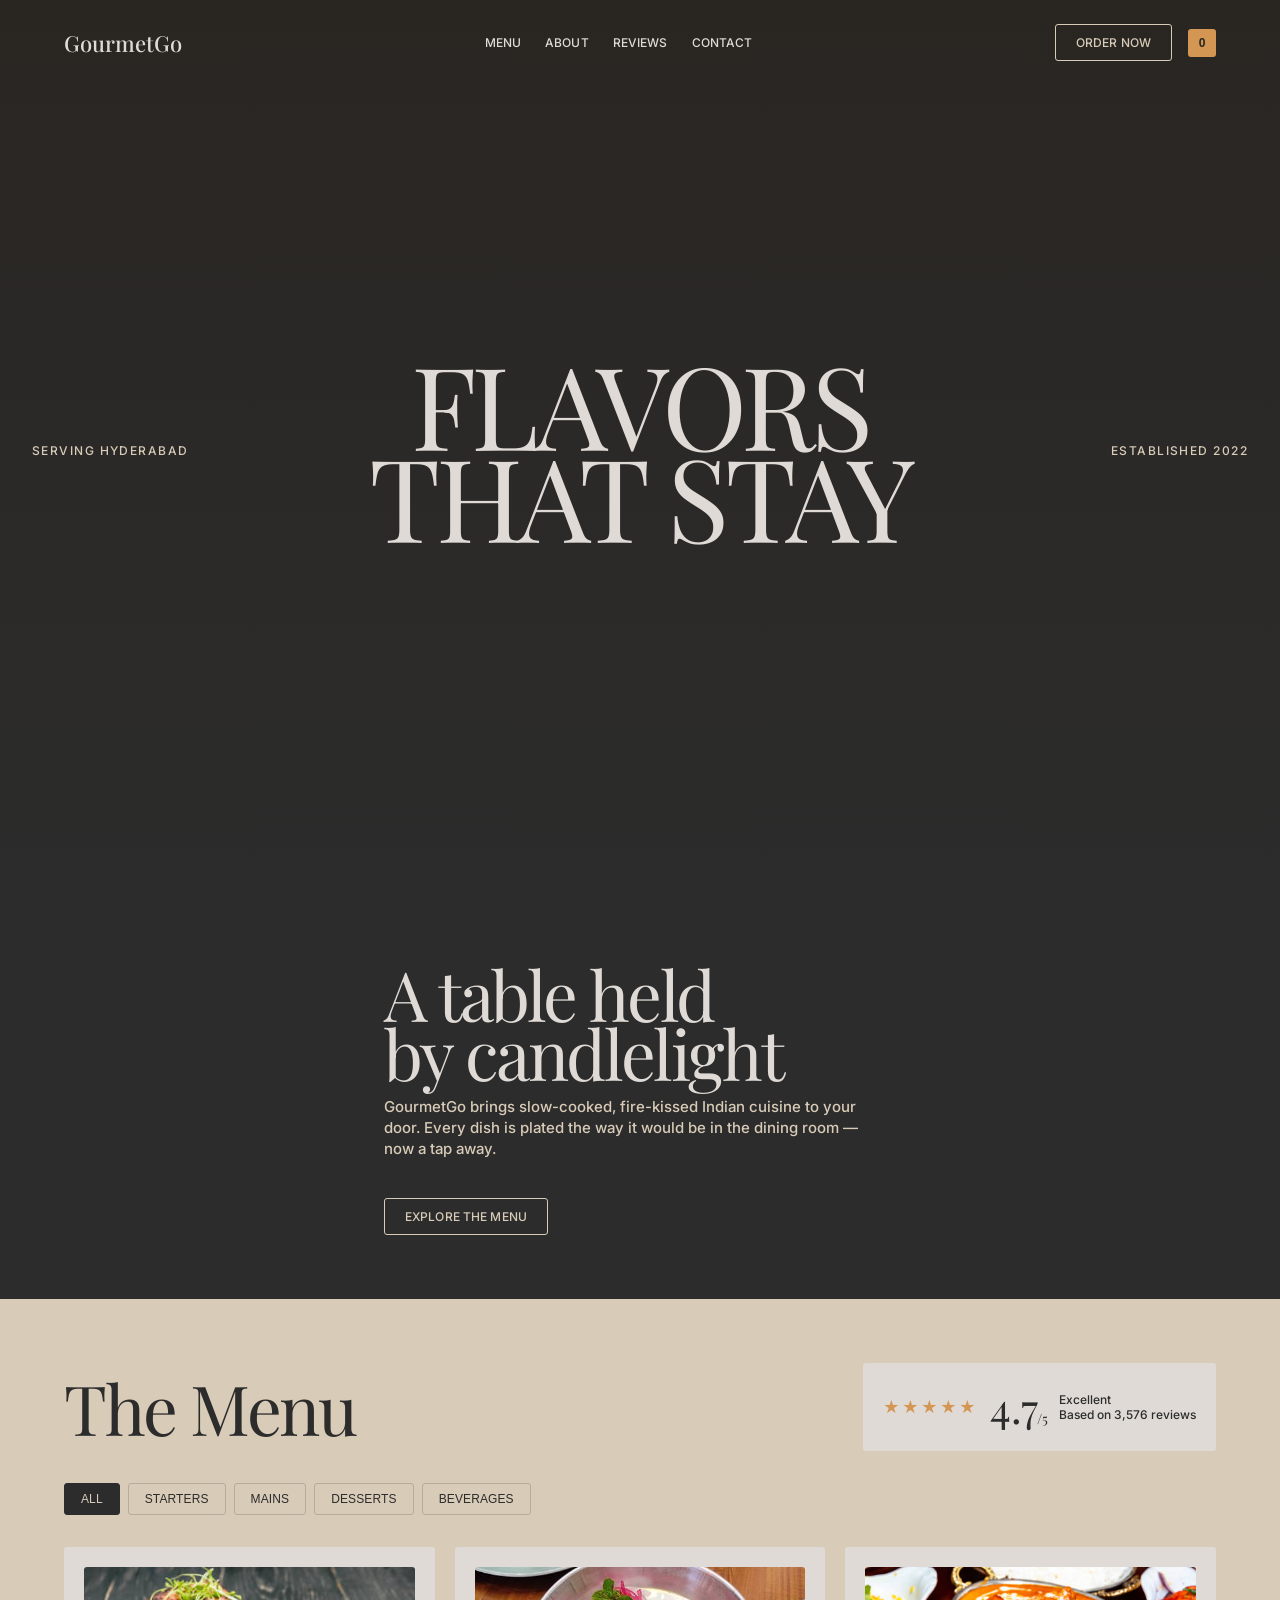
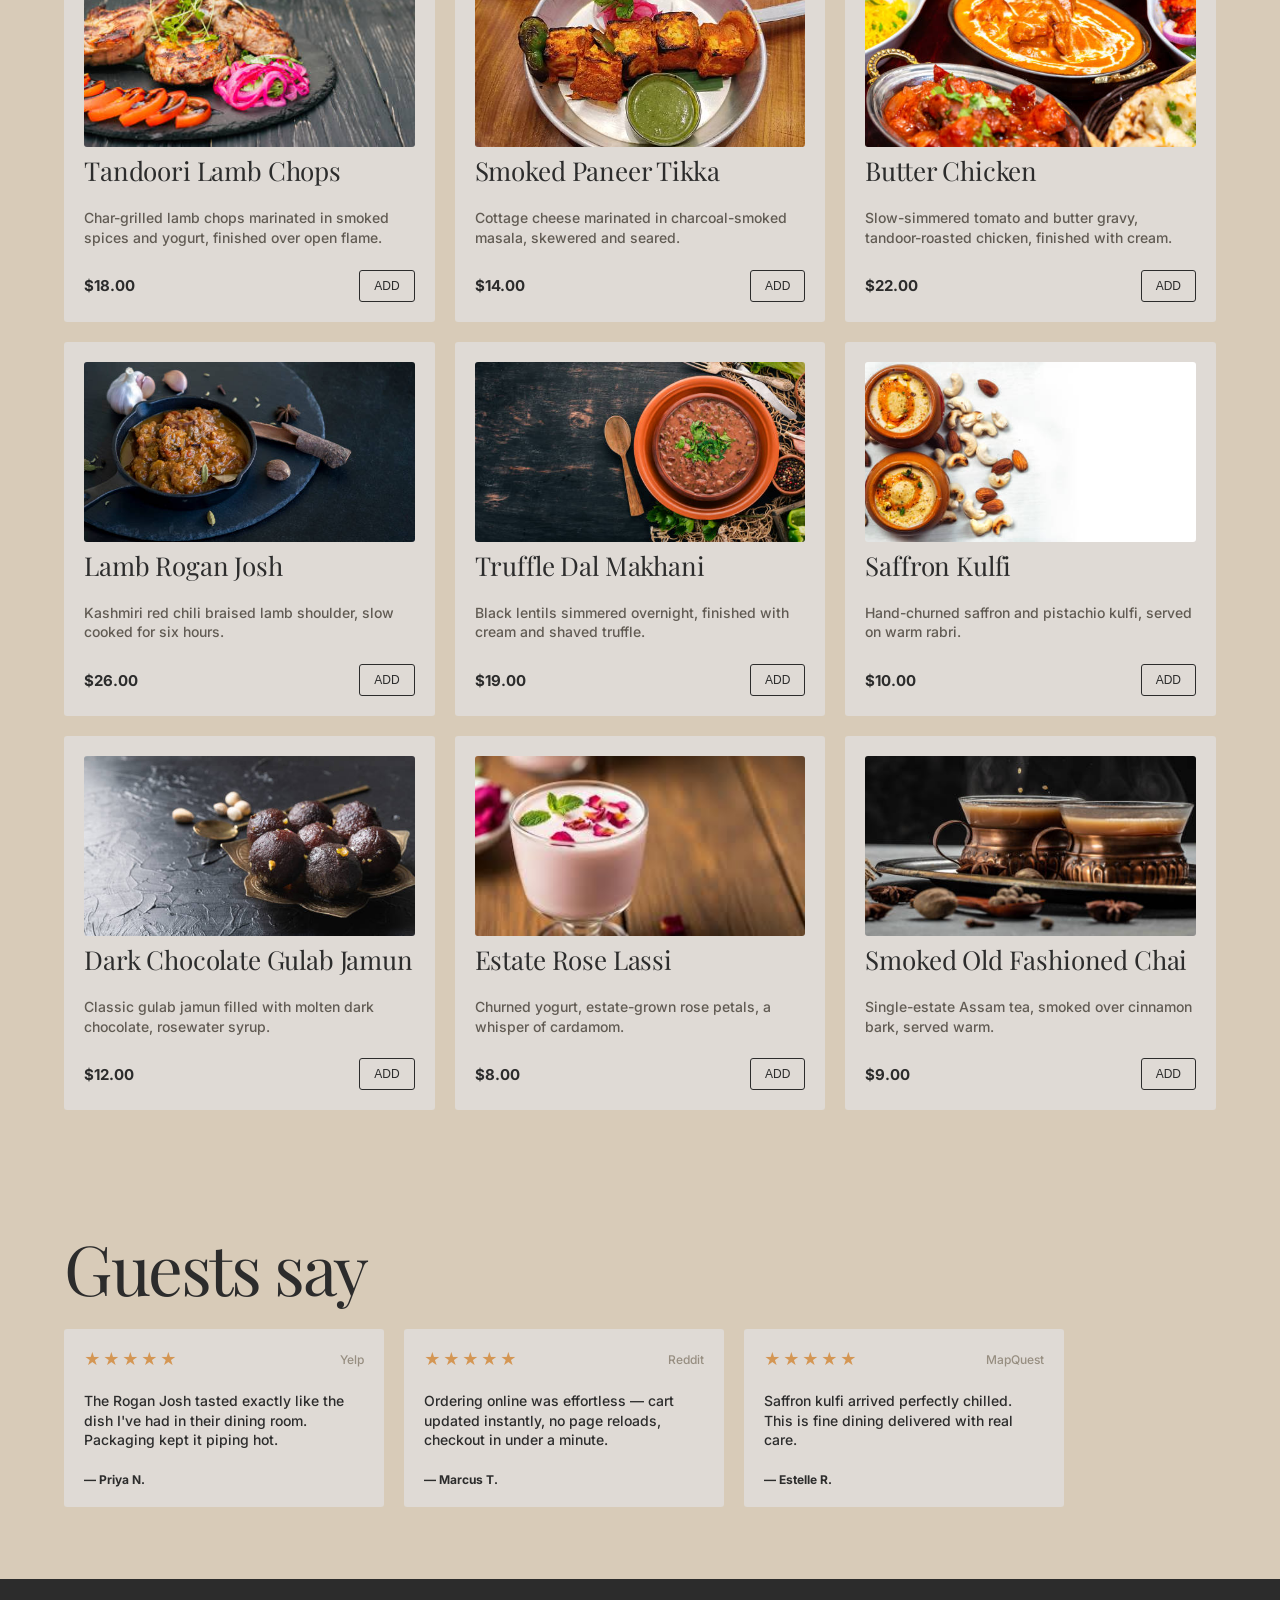
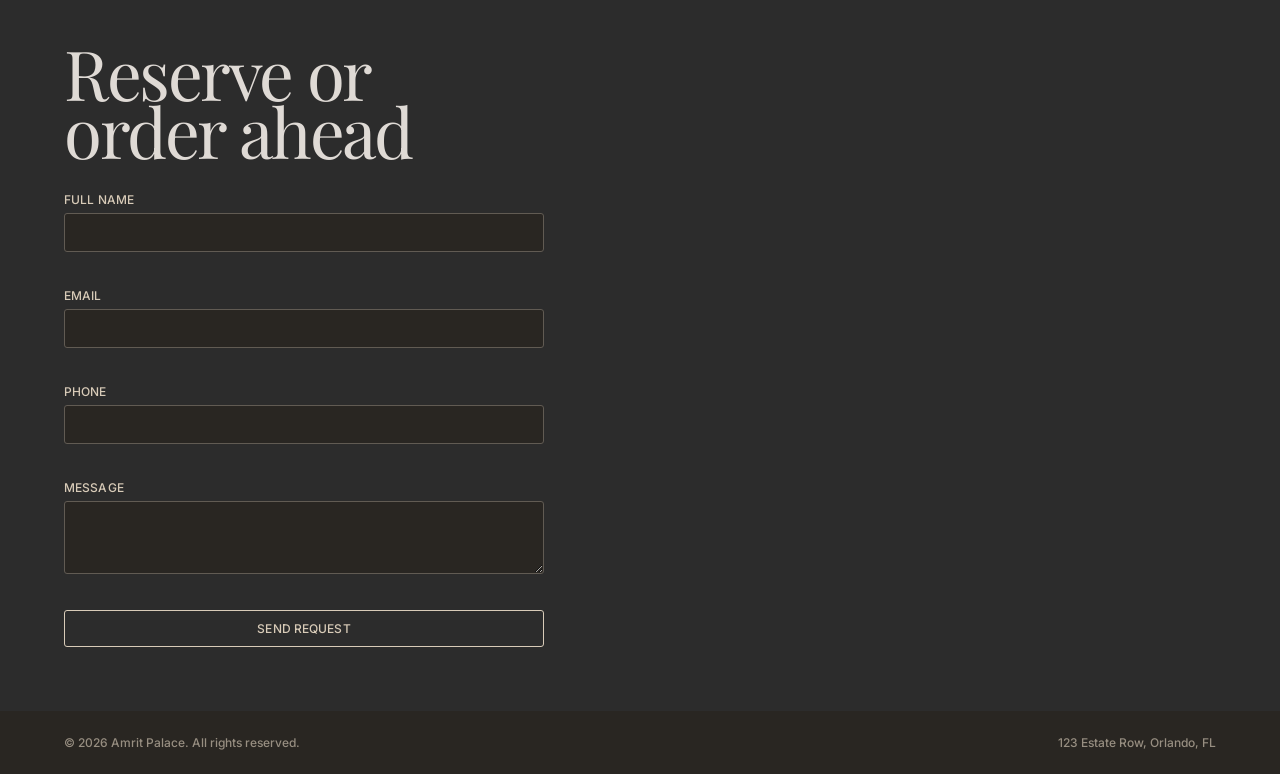
==== index.html @ 67a0f3f5 "first commit" ====
<!DOCTYPE html>
<html lang="en">
<head>
<meta charset="UTF-8">
<meta name="viewport" content="width=device-width, initial-scale=1.0">
<title>GourmetGo — Online Food Ordering</title>
<link rel="preconnect" href="https://fonts.googleapis.com">
<link href="https://fonts.googleapis.com/css2?family=Playfair+Display:wght@300&family=Inter:wght@500;700&display=swap" rel="stylesheet">
<link rel="stylesheet" href="css/style.css">
</head>
<body>

<header class="navbar">
  <div class="navbar__inner">
    <a class="navbar__logo" href="#">GourmetGo</a>
    <nav class="navbar__links">
      <a href="#menu">Menu</a>
      <a href="#about">About</a>
      <a href="#reviews">Reviews</a>
      <a href="#contact">Contact</a>
    </nav>
    <div class="navbar__actions">
      <a class="btn-ghost" href="#menu">Order Now</a>
      <button class="cart-icon" id="cartToggle" aria-label="Open cart">
        <span id="cartCount">0</span>
      </button>
    </div>
  </div>
</header>

<section class="hero">
  <div class="hero__overline hero__overline--left">Serving Hyderabad</div>
  <h1 class="hero__title">FLAVORS<br>THAT STAY</h1>
  <div class="hero__overline hero__overline--right">Established 2022</div>
</section>

<section class="section section--dark" id="about">
  <div class="container overlay-block">
    <h2 class="heading-lg">A table held<br>by candlelight</h2>
    <p class="body-text">GourmetGo brings slow-cooked, fire-kissed Indian cuisine to your door. Every dish is plated the way it would be in the dining room — now a tap away.</p>
    <a class="btn-ghost" href="#menu">Explore the Menu</a>
  </div>
</section>

<section class="section section--light" id="menu">
  <div class="container">
    <div class="section-headline-row">
      <h2 class="heading-lg">The Menu</h2>
      <div class="rating-widget">
        <div class="rating-widget__stars">★★★★★</div>
        <div class="rating-widget__score">4.7<span>/5</span></div>
        <div class="rating-widget__label">Excellent<br>Based on 3,576 reviews</div>
      </div>
    </div>

    <div class="menu-filters" id="menuFilters">
      <button class="filter-btn is-active" data-category="all">All</button>
      <button class="filter-btn" data-category="starters">Starters</button>
      <button class="filter-btn" data-category="mains">Mains</button>
      <button class="filter-btn" data-category="desserts">Desserts</button>
      <button class="filter-btn" data-category="beverages">Beverages</button>
    </div>

    <div class="menu-grid" id="menuGrid">
      <p class="menu-status" id="menuStatus">Loading menu…</p>
    </div>
  </div>
</section>

<section class="section section--sand" id="reviews">
  <div class="container">
    <div class="section-headline-row">
      <h2 class="heading-lg">Guests say</h2>
    </div>
    <div class="review-row">
      <article class="review-card">
        <div class="review-card__top">
          <div class="review-card__stars">★★★★★</div>
          <span class="review-card__source">Yelp</span>
        </div>
        <p class="review-card__body">The Rogan Josh tasted exactly like the dish I've had in their dining room. Packaging kept it piping hot.</p>
        <div class="review-card__author">— Priya N.</div>
      </article>
      <article class="review-card">
        <div class="review-card__top">
          <div class="review-card__stars">★★★★★</div>
          <span class="review-card__source">Reddit</span>
        </div>
        <p class="review-card__body">Ordering online was effortless — cart updated instantly, no page reloads, checkout in under a minute.</p>
        <div class="review-card__author">— Marcus T.</div>
      </article>
      <article class="review-card">
        <div class="review-card__top">
          <div class="review-card__stars">★★★★★</div>
          <span class="review-card__source">MapQuest</span>
        </div>
        <p class="review-card__body">Saffron kulfi arrived perfectly chilled. This is fine dining delivered with real care.</p>
        <div class="review-card__author">— Estelle R.</div>
      </article>
    </div>
  </div>
</section>

<section class="section section--dark" id="contact">
  <div class="container">
    <div class="section-headline-row">
      <h2 class="heading-lg">Reserve or<br>order ahead</h2>
    </div>
    <form id="contactForm" class="contact-form" novalidate>
      <div class="form-row">
        <label for="fullName">Full name</label>
        <input type="text" id="fullName" name="fullName" autocomplete="name" required minlength="2">
        <span class="form-error" data-error-for="fullName"></span>
      </div>
      <div class="form-row">
        <label for="email">Email</label>
        <input type="email" id="email" name="email" autocomplete="email" required>
        <span class="form-error" data-error-for="email"></span>
      </div>
      <div class="form-row">
        <label for="phone">Phone</label>
        <input type="tel" id="phone" name="phone" autocomplete="tel" required pattern="^[0-9+\-\s]{7,15}$">
        <span class="form-error" data-error-for="phone"></span>
      </div>
      <div class="form-row">
        <label for="message">Message</label>
        <textarea id="message" name="message" rows="3" required minlength="5"></textarea>
        <span class="form-error" data-error-for="message"></span>
      </div>
      <button type="submit" class="btn-ghost">Send Request</button>
      <p class="form-success" id="formSuccess" hidden>Thank you — your request has been received.</p>
    </form>
  </div>
</section>

<footer class="footer">
  <div class="container footer__inner">
    <span>© 2026 Amrit Palace. All rights reserved.</span>
    <span>123 Estate Row, Orlando, FL</span>
  </div>
</footer>

<aside class="cart-drawer" id="cartDrawer" aria-hidden="true">
  <div class="cart-drawer__header">
    <h3>Your Order</h3>
    <button id="cartClose" aria-label="Close cart">✕</button>
  </div>
  <div class="cart-drawer__items" id="cartItems">
    <p class="cart-empty">Your cart is empty.</p>
  </div>
  <div class="cart-drawer__footer">
    <div class="cart-total">Total: <span id="cartTotal">$0.00</span></div>
    <button class="btn-ghost" id="checkoutBtn">Checkout</button>
  </div>
</aside>
<div class="cart-overlay" id="cartOverlay"></div>

<script src="js/app.js"></script>
</body>
</html>
---- css/style.css ----
:root {
  --color-warm-sand: #d8cbb8;
  --color-charcoal: #2c2c2c;
  --color-smoke: #dfdad5;
  --color-taupe: #b6ab9c;
  --color-greige: #bfb4a3;
  --color-obsidian: #292622;
  --color-ember: #d49653;
  --color-stone: #978e81;
  --color-bark: #615b53;

  --font-serif: 'Playfair Display', Georgia, serif;
  --font-sans: 'Inter', ui-sans-serif, system-ui, sans-serif;

  --radius-sm: 3px;
  --page-max-width: 1200px;
  --section-gap: 64px;
}

* { box-sizing: border-box; }

html, body {
  margin: 0;
  padding: 0;
  background: var(--color-warm-sand);
  color: var(--color-charcoal);
  font-family: var(--font-sans);
  font-weight: 500;
}

.container {
  max-width: var(--page-max-width);
  margin: 0 auto;
  padding: 0 24px;
}

a { color: inherit; text-decoration: none; }

h1, h2, h3 {
  font-family: var(--font-serif);
  font-weight: 300;
  margin: 0;
}

.heading-lg {
  font-size: 69px;
  line-height: 0.85;
  letter-spacing: -2.42px;
}

.body-text {
  font-size: 15px;
  line-height: 1.4;
  max-width: 480px;
  font-weight: 500;
}

/* Buttons */
.btn-ghost {
  display: inline-block;
  background: transparent;
  border: 1px solid var(--color-warm-sand);
  color: var(--color-warm-sand);
  font-family: var(--font-sans);
  font-size: 12px;
  font-weight: 500;
  letter-spacing: 0.01em;
  text-transform: uppercase;
  padding: 10px 20px;
  border-radius: var(--radius-sm);
  cursor: pointer;
  transition: opacity 0.2s ease;
}
.btn-ghost:hover { opacity: 0.7; }

.section--light .btn-ghost,
.section--sand .btn-ghost {
  border-color: var(--color-charcoal);
  color: var(--color-charcoal);
}

/* Navbar */
.navbar {
  position: absolute;
  top: 0;
  left: 0;
  right: 0;
  z-index: 10;
}
.navbar__inner {
  max-width: var(--page-max-width);
  margin: 0 auto;
  display: flex;
  align-items: center;
  justify-content: space-between;
  padding: 24px;
}
.navbar__logo {
  font-family: var(--font-serif);
  font-size: 22px;
  color: var(--color-smoke);
}
.navbar__links {
  display: flex;
  gap: 24px;
}
.navbar__links a {
  font-size: 12px;
  font-weight: 500;
  text-transform: uppercase;
  letter-spacing: 0.01em;
  color: var(--color-smoke);
}
.navbar__actions {
  display: flex;
  align-items: center;
  gap: 16px;
}
.cart-icon {
  width: 28px;
  height: 28px;
  background: var(--color-ember);
  border: none;
  border-radius: var(--radius-sm);
  color: var(--color-obsidian);
  font-size: 12px;
  font-weight: 700;
  cursor: pointer;
}

/* Hero */
.hero {
  position: relative;
  min-height: 100vh;
  background: linear-gradient(180deg, var(--color-obsidian), var(--color-charcoal));
  display: flex;
  align-items: center;
  justify-content: center;
  text-align: center;
  overflow: hidden;
}
.hero__title {
  font-size: 115px;
  line-height: 0.8;
  letter-spacing: -4.6px;
  color: var(--color-smoke);
  margin: 0 32px;
}
.hero__overline {
  position: absolute;
  top: 50%;
  transform: translateY(-50%);
  font-size: 12px;
  text-transform: uppercase;
  letter-spacing: 0.12em;
  color: var(--color-warm-sand);
}
.hero__overline--left { left: 32px; }
.hero__overline--right { right: 32px; }

@media (max-width: 900px) {
  .hero__title { font-size: 64px; letter-spacing: -2.5px; }
  .hero__overline { position: static; transform: none; margin: 12px 0; }
  .hero { flex-direction: column; gap: 16px; }
}

/* Sections */
.section {
  padding: var(--section-gap) 0;
}
.section--dark {
  background: var(--color-charcoal);
  color: var(--color-warm-sand);
}
.section--dark .heading-lg { color: var(--color-smoke); }
.section--light { background: var(--color-warm-sand); }
.section--sand { background: var(--color-warm-sand); }

.overlay-block {
  max-width: 560px;
}
.overlay-block .btn-ghost { margin-top: 24px; }

.section-headline-row {
  display: flex;
  align-items: center;
  justify-content: space-between;
  gap: 24px;
  flex-wrap: wrap;
  margin-bottom: 32px;
}

/* Rating widget */
.rating-widget {
  background: var(--color-smoke);
  border-radius: var(--radius-sm);
  padding: 16px 20px;
  display: flex;
  align-items: center;
  gap: 12px;
}
.rating-widget__stars { color: var(--color-ember); letter-spacing: 2px; }
.rating-widget__score {
  font-family: var(--font-serif);
  font-size: 42px;
  font-weight: 300;
  letter-spacing: -0.67px;
  color: var(--color-charcoal);
}
.rating-widget__score span { font-size: 14px; }
.rating-widget__label {
  font-size: 12px;
  color: var(--color-charcoal);
  line-height: 1.3;
}

/* Menu filters */
.menu-filters {
  display: flex;
  gap: 8px;
  margin-bottom: 32px;
  flex-wrap: wrap;
}
.filter-btn {
  background: transparent;
  border: 1px solid var(--color-taupe);
  color: var(--color-charcoal);
  font-size: 12px;
  text-transform: uppercase;
  letter-spacing: 0.01em;
  padding: 8px 16px;
  border-radius: var(--radius-sm);
  cursor: pointer;
}
.filter-btn.is-active {
  background: var(--color-charcoal);
  color: var(--color-warm-sand);
  border-color: var(--color-charcoal);
}

/* Menu grid */
.menu-grid {
  display: grid;
  grid-template-columns: repeat(3, 1fr);
  gap: 20px;
}
@media (max-width: 900px) { .menu-grid { grid-template-columns: repeat(2, 1fr); } }
@media (max-width: 600px) { .menu-grid { grid-template-columns: 1fr; } }

.menu-status { font-size: 14px; color: var(--color-bark); }

.menu-card {
  background: var(--color-smoke);
  border-radius: var(--radius-sm);
  padding: 20px;
  display: flex;
  flex-direction: column;
  gap: 8px;
}
.menu-card__swatch {
  height: 120px;
  border-radius: var(--radius-sm);
  background: linear-gradient(135deg, var(--color-bark), var(--color-ember));
  display: flex;
  align-items: center;
  justify-content: center;
  font-family: var(--font-serif);
  font-size: 26px;
  color: var(--color-smoke);
}
.menu-card__img {
  width: 100%;
  height: 180px;
  object-fit: cover;
  border-radius: var(--radius-sm);
  display: block;
}
.menu-card__name {
  font-family: var(--font-serif);
  font-weight: 300;
  font-size: 26px;
  letter-spacing: -0.16px;
  line-height: 1.2;
}
.menu-card__desc {
  font-size: 14px;
  line-height: 1.4;
  color: var(--color-bark);
  flex-grow: 1;
}
.menu-card__footer {
  display: flex;
  align-items: center;
  justify-content: space-between;
}
.menu-card__price {
  font-size: 15px;
  font-weight: 700;
}
.menu-card__add {
  background: transparent;
  border: 1px solid var(--color-charcoal);
  color: var(--color-charcoal);
  font-size: 12px;
  text-transform: uppercase;
  padding: 8px 14px;
  border-radius: var(--radius-sm);
  cursor: pointer;
}
.menu-card__add:hover { opacity: 0.7; }

/* Reviews */
.review-row {
  display: flex;
  gap: 20px;
  overflow-x: auto;
  padding-bottom: 8px;
}
.review-card {
  flex: 0 0 320px;
  background: var(--color-smoke);
  border-radius: var(--radius-sm);
  padding: 20px;
  display: flex;
  flex-direction: column;
  gap: 8px;
}
.review-card__top {
  display: flex;
  align-items: center;
  justify-content: space-between;
}
.review-card__stars { color: var(--color-ember); letter-spacing: 2px; }
.review-card__source { font-size: 12px; color: var(--color-stone); }
.review-card__body { font-size: 14px; line-height: 1.4; color: var(--color-charcoal); }
.review-card__author { font-size: 12px; font-weight: 700; color: var(--color-charcoal); }

/* Contact form */
.contact-form {
  display: flex;
  flex-direction: column;
  gap: 16px;
  max-width: 480px;
}
.form-row { display: flex; flex-direction: column; gap: 6px; }
.form-row label {
  font-size: 12px;
  text-transform: uppercase;
  letter-spacing: 0.01em;
  color: var(--color-warm-sand);
}
.form-row input, .form-row textarea {
  background: var(--color-obsidian);
  border: 1px solid var(--color-bark);
  color: var(--color-smoke);
  border-radius: var(--radius-sm);
  padding: 10px 12px;
  font-family: var(--font-sans);
  font-size: 14px;
}
.form-row input:focus, .form-row textarea:focus {
  outline: none;
  border-color: var(--color-ember);
}
.form-row.has-error input,
.form-row.has-error textarea {
  border-color: #b85c4a;
}
.form-error {
  font-size: 12px;
  color: #d49653;
  min-height: 14px;
}
.form-success {
  font-size: 14px;
  color: var(--color-ember);
}

/* Footer */
.footer {
  background: var(--color-obsidian);
  color: var(--color-stone);
  padding: 24px 0;
}
.footer__inner {
  display: flex;
  justify-content: space-between;
  font-size: 12px;
  flex-wrap: wrap;
  gap: 8px;
}

/* Cart drawer */
.cart-drawer {
  position: fixed;
  top: 0;
  right: 0;
  width: 360px;
  max-width: 100%;
  height: 100%;
  background: var(--color-smoke);
  z-index: 100;
  display: flex;
  flex-direction: column;
  transform: translateX(100%);
  transition: transform 0.25s ease;
}
.cart-drawer.is-open { transform: translateX(0); }
.cart-drawer__header {
  display: flex;
  align-items: center;
  justify-content: space-between;
  padding: 20px;
  border-bottom: 1px solid var(--color-taupe);
}
.cart-drawer__header h3 { font-size: 26px; }
.cart-drawer__header button {
  background: none;
  border: none;
  font-size: 16px;
  cursor: pointer;
  color: var(--color-charcoal);
}
.cart-drawer__items {
  flex: 1;
  overflow-y: auto;
  padding: 20px;
  display: flex;
  flex-direction: column;
  gap: 12px;
}
.cart-empty { font-size: 14px; color: var(--color-stone); }
.cart-item {
  display: flex;
  align-items: center;
  justify-content: space-between;
  gap: 8px;
  font-size: 14px;
}
.cart-item__qty {
  display: flex;
  align-items: center;
  gap: 6px;
}
.cart-item__qty button {
  width: 22px;
  height: 22px;
  border: 1px solid var(--color-taupe);
  background: none;
  border-radius: var(--radius-sm);
  cursor: pointer;
}
.cart-drawer__footer {
  border-top: 1px solid var(--color-taupe);
  padding: 20px;
  display: flex;
  flex-direction: column;
  gap: 12px;
}
.cart-total { font-size: 15px; font-weight: 700; }
.cart-drawer__footer .btn-ghost {
  border-color: var(--color-charcoal);
  color: var(--color-charcoal);
  text-align: center;
}
.cart-overlay {
  position: fixed;
  inset: 0;
  background: rgba(41, 38, 34, 0.5);
  z-index: 90;
  opacity: 0;
  pointer-events: none;
  transition: opacity 0.25s ease;
}
.cart-overlay.is-open {
  opacity: 1;
  pointer-events: auto;
}
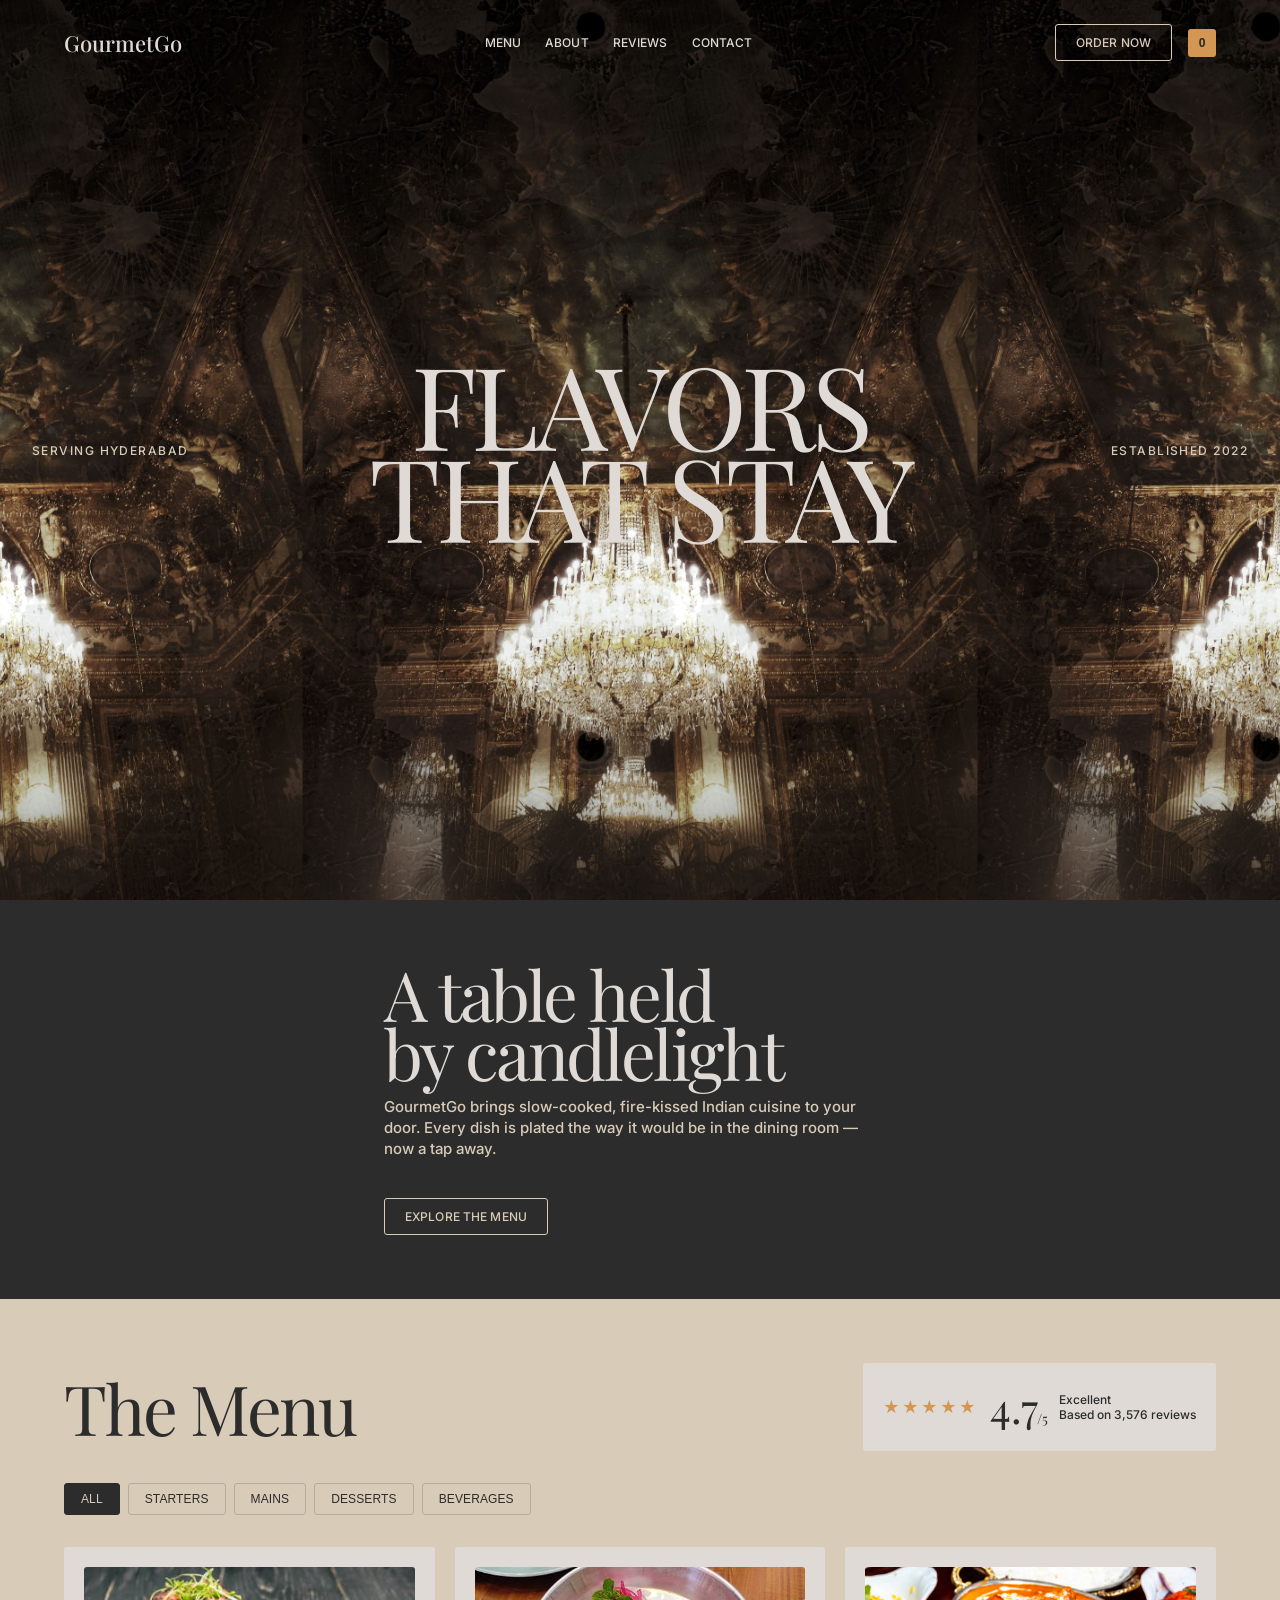
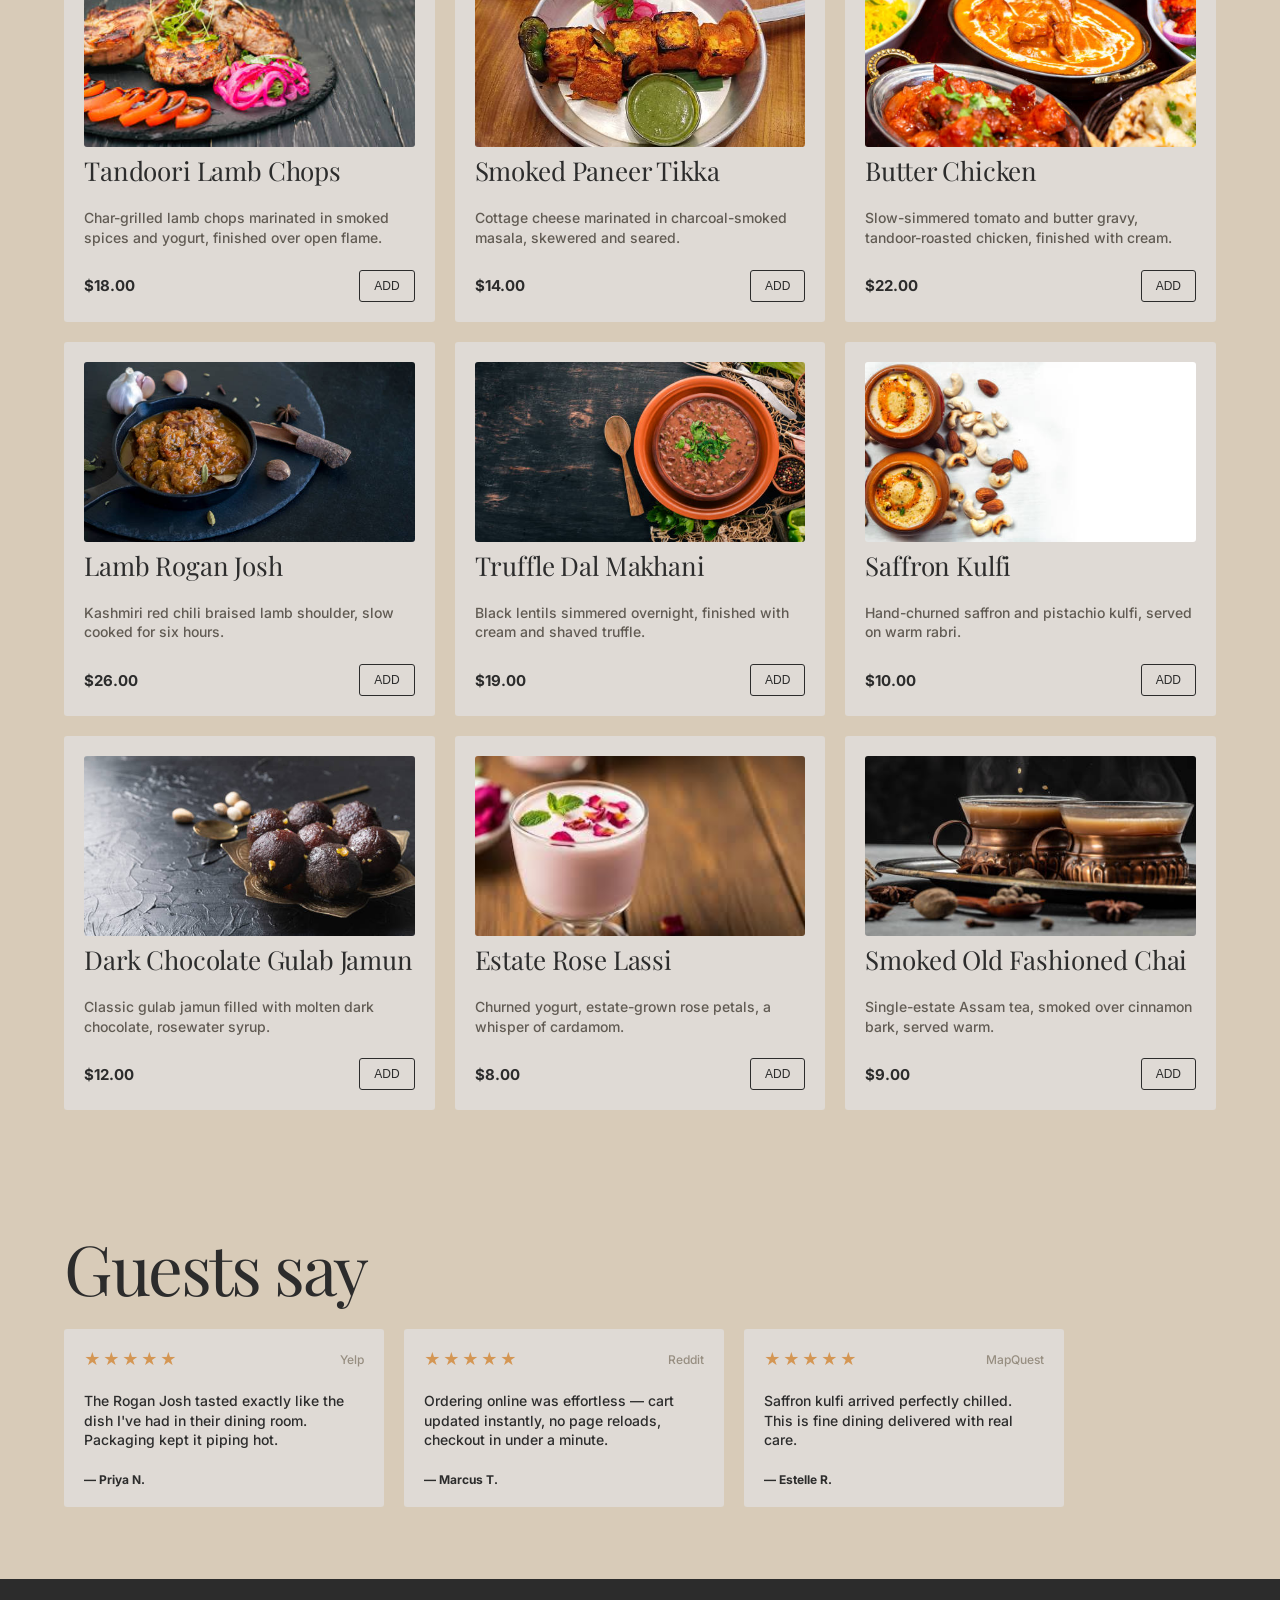
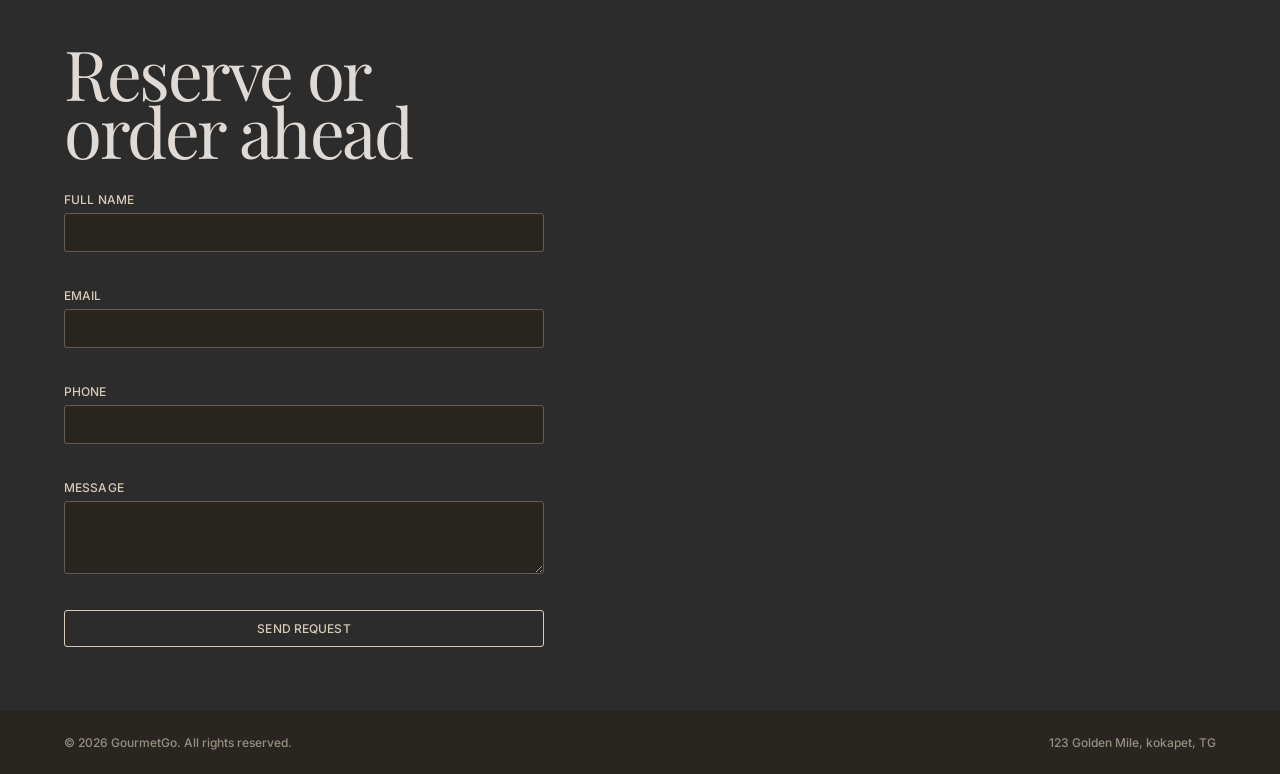
==== commit 0a3bfd4b: "comminting after making changes" ====
--- a/index.html
+++ b/index.html
@@ -135,8 +135,8 @@
 
 <footer class="footer">
   <div class="container footer__inner">
-    <span>© 2026 Amrit Palace. All rights reserved.</span>
-    <span>123 Estate Row, Orlando, FL</span>
+    <span>© 2026 GourmetGo. All rights reserved.</span>
+    <span>123 Golden Mile, kokapet, TG</span>
   </div>
 </footer>
 
--- a/css/style.css
+++ b/css/style.css
@@ -133,6 +133,10 @@
   position: relative;
   min-height: 100vh;
   background: linear-gradient(180deg, var(--color-obsidian), var(--color-charcoal));
+  background-image: url('../assets/hero-bg.jpg');
+  background-size: contain ; 
+  background-position: center ;
+  height : 40px;
   display: flex;
   align-items: center;
   justify-content: center;
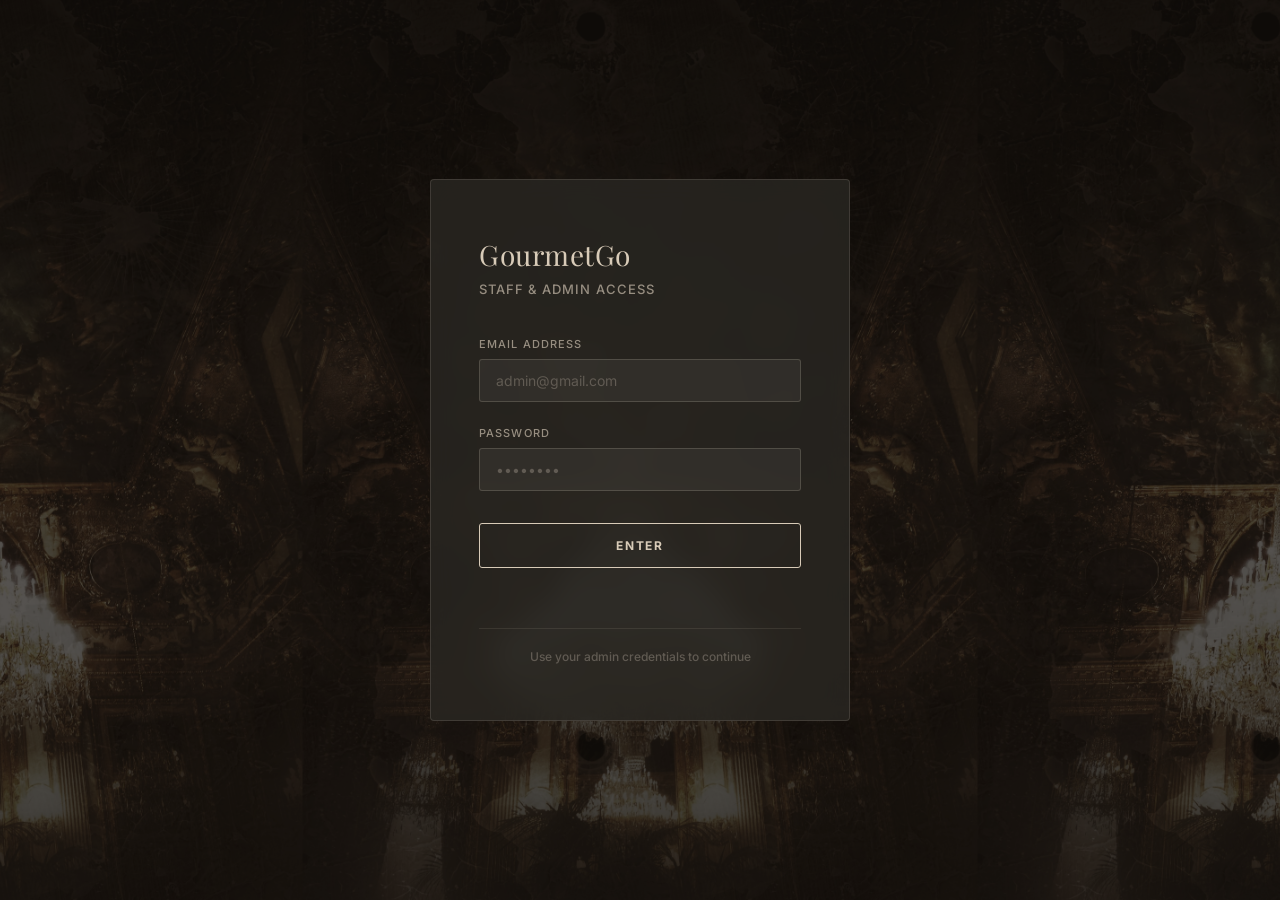
==== commit 54c49914: "commit" ====
--- a/index.html
+++ b/index.html
@@ -1,6 +1,11 @@
 <!DOCTYPE html>
 <html lang="en">
 <head>
+<script>
+  if (sessionStorage.getItem('gg_auth') !== '1') {
+    window.location.replace('/login.html');
+  }
+</script>
 <meta charset="UTF-8">
 <meta name="viewport" content="width=device-width, initial-scale=1.0">
 <title>GourmetGo — Online Food Ordering</title>
@@ -158,3 +163,165 @@
 <script src="js/app.js"></script>
 </body>
 </html>
+
+
+<!-- <!DOCTYPE html>
+<html lang="en">
+<head>
+<meta charset="UTF-8">
+<meta name="viewport" content="width=device-width, initial-scale=1.0">
+<title>GourmetGo — Online Food Ordering</title>
+<link rel="preconnect" href="https://fonts.googleapis.com">
+<link href="https://fonts.googleapis.com/css2?family=Playfair+Display:wght@300&family=Inter:wght@500;700&display=swap" rel="stylesheet">
+<link rel="stylesheet" href="css/style.css">
+</head>
+<body>
+
+<header class="navbar">
+  <div class="navbar__inner">
+    <a class="navbar__logo" href="#">GourmetGo</a>
+    <nav class="navbar__links">
+      <a href="#menu">Menu</a>
+      <a href="#about">About</a>
+      <a href="#reviews">Reviews</a>
+      <a href="#contact">Contact</a>
+    </nav>
+    <div class="navbar__actions">
+      <a class="btn-ghost" href="#menu">Order Now</a>
+      <button class="cart-icon" id="cartToggle" aria-label="Open cart">
+        <span id="cartCount">0</span>
+      </button>
+    </div>
+  </div>
+</header>
+
+<section class="hero">
+  <div class="hero__overline hero__overline--left">Serving Hyderabad</div>
+  <h1 class="hero__title">FLAVORS<br>THAT STAY</h1>
+  <div class="hero__overline hero__overline--right">Established 2022</div>
+</section>
+
+<section class="section section--dark" id="about">
+  <div class="container overlay-block">
+    <h2 class="heading-lg">A table held<br>by candlelight</h2>
+    <p class="body-text">GourmetGo brings slow-cooked, fire-kissed Indian cuisine to your door. Every dish is plated the way it would be in the dining room — now a tap away.</p>
+    <a class="btn-ghost" href="#menu">Explore the Menu</a>
+  </div>
+</section>
+
+<section class="section section--light" id="menu">
+  <div class="container">
+    <div class="section-headline-row">
+      <h2 class="heading-lg">The Menu</h2>
+      <div class="rating-widget">
+        <div class="rating-widget__stars">★★★★★</div>
+        <div class="rating-widget__score">4.7<span>/5</span></div>
+        <div class="rating-widget__label">Excellent<br>Based on 3,576 reviews</div>
+      </div>
+    </div>
+
+    <div class="menu-filters" id="menuFilters">
+      <button class="filter-btn is-active" data-category="all">All</button>
+      <button class="filter-btn" data-category="starters">Starters</button>
+      <button class="filter-btn" data-category="mains">Mains</button>
+      <button class="filter-btn" data-category="desserts">Desserts</button>
+      <button class="filter-btn" data-category="beverages">Beverages</button>
+    </div>
+
+    <div class="menu-grid" id="menuGrid">
+      <p class="menu-status" id="menuStatus">Loading menu…</p>
+    </div>
+  </div>
+</section>
+
+<section class="section section--sand" id="reviews">
+  <div class="container">
+    <div class="section-headline-row">
+      <h2 class="heading-lg">Guests say</h2>
+    </div>
+    <div class="review-row">
+      <article class="review-card">
+        <div class="review-card__top">
+          <div class="review-card__stars">★★★★★</div>
+          <span class="review-card__source">Yelp</span>
+        </div>
+        <p class="review-card__body">The Rogan Josh tasted exactly like the dish I've had in their dining room. Packaging kept it piping hot.</p>
+        <div class="review-card__author">— Priya N.</div>
+      </article>
+      <article class="review-card">
+        <div class="review-card__top">
+          <div class="review-card__stars">★★★★★</div>
+          <span class="review-card__source">Reddit</span>
+        </div>
+        <p class="review-card__body">Ordering online was effortless — cart updated instantly, no page reloads, checkout in under a minute.</p>
+        <div class="review-card__author">— Marcus T.</div>
+      </article>
+      <article class="review-card">
+        <div class="review-card__top">
+          <div class="review-card__stars">★★★★★</div>
+          <span class="review-card__source">MapQuest</span>
+        </div>
+        <p class="review-card__body">Saffron kulfi arrived perfectly chilled. This is fine dining delivered with real care.</p>
+        <div class="review-card__author">— Estelle R.</div>
+      </article>
+    </div>
+  </div>
+</section>
+
+<section class="section section--dark" id="contact">
+  <div class="container">
+    <div class="section-headline-row">
+      <h2 class="heading-lg">Reserve or<br>order ahead</h2>
+    </div>
+    <form id="contactForm" class="contact-form" novalidate>
+      <div class="form-row">
+        <label for="fullName">Full name</label>
+        <input type="text" id="fullName" name="fullName" autocomplete="name" required minlength="2">
+        <span class="form-error" data-error-for="fullName"></span>
+      </div>
+      <div class="form-row">
+        <label for="email">Email</label>
+        <input type="email" id="email" name="email" autocomplete="email" required>
+        <span class="form-error" data-error-for="email"></span>
+      </div>
+      <div class="form-row">
+        <label for="phone">Phone</label>
+        <input type="tel" id="phone" name="phone" autocomplete="tel" required pattern="^[0-9+\-\s]{7,15}$">
+        <span class="form-error" data-error-for="phone"></span>
+      </div>
+      <div class="form-row">
+        <label for="message">Message</label>
+        <textarea id="message" name="message" rows="3" required minlength="5"></textarea>
+        <span class="form-error" data-error-for="message"></span>
+      </div>
+      <button type="submit" class="btn-ghost">Send Request</button>
+      <p class="form-success" id="formSuccess" hidden>Thank you — your request has been received.</p>
+    </form>
+  </div>
+</section>
+
+<footer class="footer">
+  <div class="container footer__inner">
+    <span>© 2026 GourmetGo. All rights reserved.</span>
+    <span>123 Golden Mile, kokapet, TG</span>
+  </div>
+</footer>
+
+<aside class="cart-drawer" id="cartDrawer" aria-hidden="true">
+  <div class="cart-drawer__header">
+    <h3>Your Order</h3>
+    <button id="cartClose" aria-label="Close cart">✕</button>
+  </div>
+  <div class="cart-drawer__items" id="cartItems">
+    <p class="cart-empty">Your cart is empty.</p>
+  </div>
+  <div class="cart-drawer__footer">
+    <div class="cart-total">Total: <span id="cartTotal">$0.00</span></div>
+    <button class="btn-ghost" id="checkoutBtn">Checkout</button>
+  </div>
+</aside>
+<div class="cart-overlay" id="cartOverlay"></div>
+
+<script src="js/app.js"></script>
+</body>
+</html> -->
